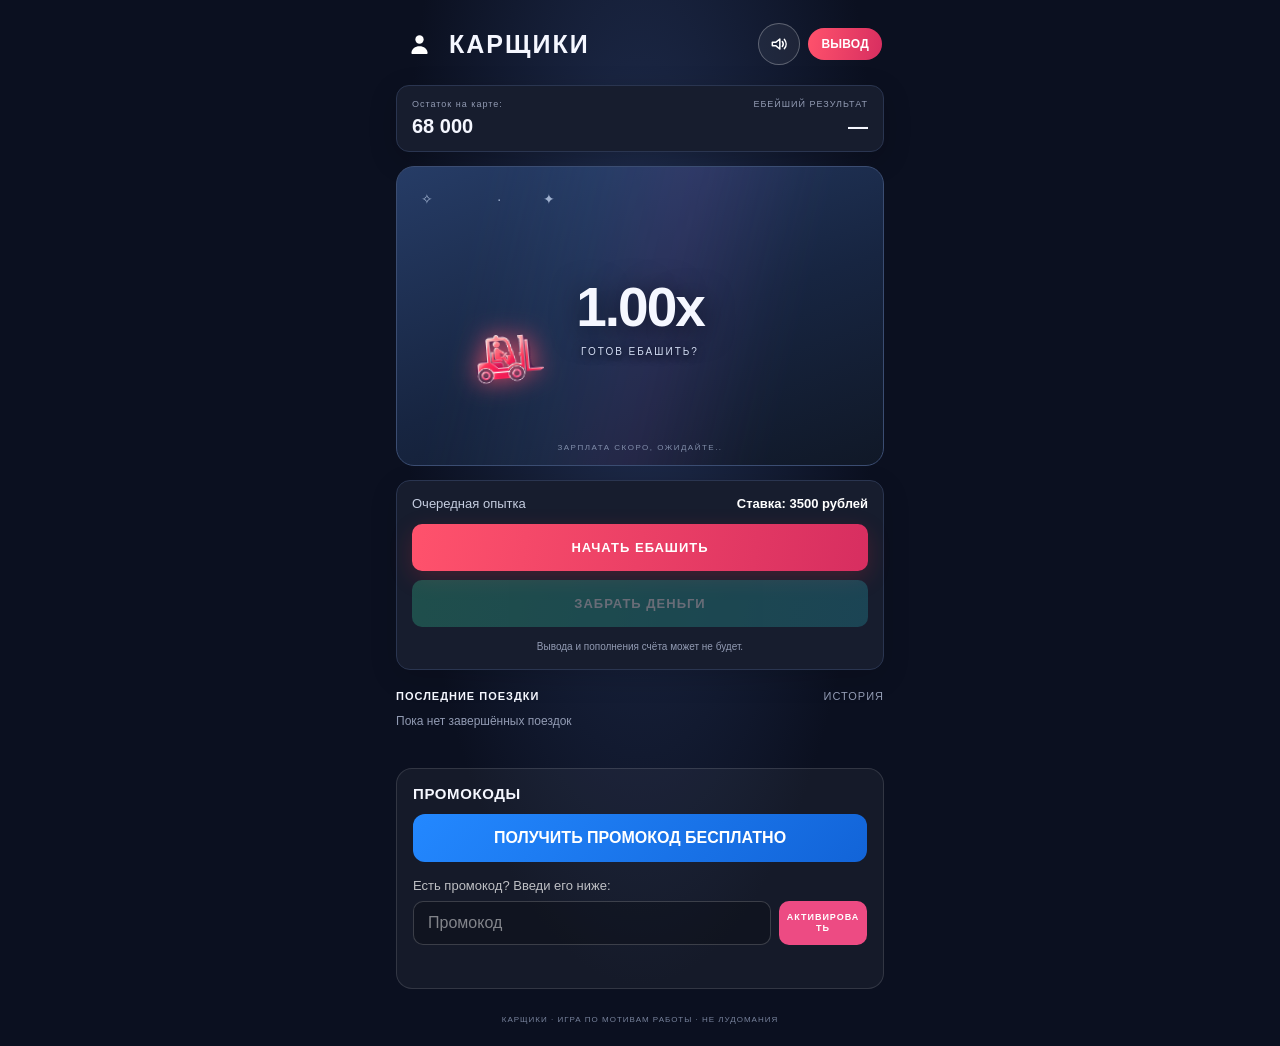
==== static/index.html @ 018f6b89 "Add files via upload" ====
<!doctype html>
<html lang="ru">
<head>
  <meta charset="utf-8">
  <meta name="viewport" content="width=device-width,initial-scale=1,maximum-scale=1,user-scalable=no">
  <meta name="theme-color" content="#101116">
  <title>Карщики</title>
  <link rel="stylesheet" href="style.css?v=20261108-3">
  <style>
    .moon { display: none !important; }
    #trail {
      -webkit-mask-image: repeating-linear-gradient(to right, #000 0 8px, transparent 8px 16px);
      mask-image: repeating-linear-gradient(to right, #000 0 8px, transparent 8px 16px);
    }
    .account-panel { margin: 18px 0; padding: 16px; border: 1px solid rgba(255,255,255,.12); border-radius: 16px; background: rgba(255,255,255,.045); }
    .account-panel-title { margin: 0 0 12px; font-size: 15px; font-weight: 800; letter-spacing: .04em; }
    .max-deposit-link { display: flex; align-items: center; justify-content: center; width: 100%; min-height: 48px; box-sizing: border-box; border-radius: 12px; background: linear-gradient(135deg,#2388ff,#1264d8); color: #fff; text-decoration: none; font-weight: 800; }
    .max-withdraw-link { display: inline-flex; align-items: center; justify-content: center; width: auto; min-height: 0; box-sizing: border-box; padding: 7px 10px; margin: 0; border-radius: 12px; text-decoration: none; text-align: center; font-size: 10px; line-height: 1.1; white-space: nowrap; flex-shrink: 0; }
    .brand { display: inline-flex; align-items: center; gap: 8px; }
    .profile-trigger { display: inline-flex; align-items: center; justify-content: center; width: 30px; height: 30px; padding: 0; border: 0; border-radius: 50%; background: transparent; color: #fff; cursor: pointer; flex: 0 0 30px; }
    .profile-trigger svg { display: block; width: 25px; height: 25px; }
    .profile-trigger:focus-visible { outline: 2px solid #fff; outline-offset: 3px; }
    .profile-modal { position: fixed; inset: 0; z-index: 9999; display: none; align-items: center; justify-content: center; padding: 18px; box-sizing: border-box; background: rgba(0,0,0,.76); }
    .profile-modal.is-open { display: flex; }
    .profile-dialog { position: relative; width: min(100%, 420px); max-height: min(90vh, 720px); overflow-y: auto; box-sizing: border-box; padding: 22px 18px 18px; border: 1px solid rgba(255,255,255,.14); border-radius: 18px; background: #171923; color: #fff; box-shadow: 0 18px 60px rgba(0,0,0,.55); }
    .profile-dialog h2 { margin: 0 34px 6px 0; font-size: 19px; font-weight: 900; }
    .profile-description { margin: 0 0 18px; color: rgba(255,255,255,.65); font-size: 12px; line-height: 1.4; }
    .profile-close { position: absolute; top: 12px; right: 12px; width: 32px; height: 32px; border: 0; border-radius: 50%; background: rgba(255,255,255,.1); color: #fff; font-size: 21px; cursor: pointer; }
    .profile-form { display: grid; gap: 11px; }
    .profile-form label { display: grid; gap: 6px; color: rgba(255,255,255,.8); font-size: 12px; font-weight: 700; }
    .profile-avatar-area { display: grid; justify-items: center; gap: 8px; margin: 2px 0 5px; }
    .profile-avatar-preview { display: grid; place-items: center; width: 88px; height: 88px; overflow: hidden; border: 2px solid rgba(255,255,255,.35); border-radius: 50%; background: rgba(255,255,255,.08); color: rgba(255,255,255,.8); }
    .profile-avatar-preview img { display: none; width: 100%; height: 100%; object-fit: cover; }
    .profile-avatar-preview.has-image img { display: block; }
    .profile-avatar-preview.has-image svg { display: none; }
    .profile-avatar-preview svg { width: 38px; height: 38px; }
    .profile-avatar-pick { display: inline-flex; align-items: center; justify-content: center; min-height: 34px; padding: 0 14px; border: 1px solid rgba(255,255,255,.25); border-radius: 999px; background: rgba(255,255,255,.09); color: #fff; font-size: 12px; font-weight: 800; cursor: pointer; }
    .profile-avatar-hint { margin: 0; color: rgba(255,255,255,.5); font-size: 10px; text-align: center; }
    .profile-trigger img { display: none; width: 100%; height: 100%; object-fit: cover; border-radius: 50%; }
    .profile-trigger.has-avatar svg { display: none; }
    .profile-trigger.has-avatar img { display: block; }
    .profile-form input, .profile-form select { width: 100%; min-width: 0; height: 44px; box-sizing: border-box; padding: 0 12px; border: 1px solid rgba(255,255,255,.16); border-radius: 10px; outline: none; background: rgba(0,0,0,.25); color: #fff; font: inherit; font-size: 14px; }
    .profile-form input:focus, .profile-form select:focus { border-color: #ed4b83; }
    .profile-form select option { background: #171923; color: #fff; }
    .profile-save { width: 100%; min-height: 46px; margin-top: 5px; border: 0; border-radius: 12px; background: linear-gradient(135deg,#ed4b83,#c92c69); color: #fff; font-weight: 900; font-size: 13px; cursor: pointer; }
    .profile-saved { min-height: 16px; margin: 0; color: #75e0ad; font-size: 12px; text-align: center; }
    .promo-caption { margin: 16px 0 8px; font-size: 13px; color: rgba(255,255,255,.72); }
    .promo-row { display: flex; flex-wrap: nowrap; gap: 8px; width: 100%; }
    .promo-row input { flex: 1 1 0%; width: 0; min-width: 0; height: 44px; box-sizing: border-box; padding: 0 14px; border: 1px solid rgba(255,255,255,.18); border-radius: 10px; background: rgba(0,0,0,.22); color: #fff; font-size: 16px; font-family: inherit; }
    .promo-row input::placeholder { color: rgba(255,255,255,.48); }
    .promo-row button { flex: 0 0 88px; width: 88px; min-width: 0; box-sizing: border-box; border: 0; border-radius: 10px; padding: 0 5px; background: #ed4b83; color: #fff; font-size: 9px; line-height: 1.2; font-weight: 800; white-space: normal; overflow-wrap: anywhere; word-break: break-word; text-align: center; }
    .promo-message { min-height: 18px; margin: 9px 0 0; font-size: 12px; color: #75e0ad; }
  </style>


  <style>
    .game-header{display:flex!important;align-items:center!important;justify-content:space-between!important;gap:10px!important;width:100%;min-width:0}
    .game-header .brand{display:flex!important;align-items:center!important;gap:9px!important;min-width:0;white-space:nowrap;font-weight:900;letter-spacing:2px;font-size:clamp(17px,5vw,25px)}
    .profile-trigger{width:42px!important;height:42px!important;flex:0 0 42px!important;overflow:hidden!important;border-radius:50%!important;padding:0!important}
    .profile-trigger img{width:100%!important;height:100%!important;object-fit:cover!important}
    .header-actions{display:flex;align-items:center;gap:9px;flex-shrink:0}
    .sound-toggle{display:inline-flex!important;align-items:center;justify-content:center;width:42px!important;height:42px!important;min-width:42px!important;padding:0!important;border:1px solid rgba(255,255,255,.28)!important;border-radius:50%!important;background:rgba(255,255,255,.06)!important;color:#fff!important}
    .sound-toggle svg{width:22px;height:22px;fill:none;stroke:currentColor;stroke-width:1.8;stroke-linecap:round;stroke-linejoin:round}
    .withdraw-button{width:auto!important;min-height:42px;padding:0 13px!important;border-radius:24px!important;background:linear-gradient(100deg,#ff526c,#d72e60)!important;color:#fff!important;font-size:clamp(9px,2.6vw,12px)!important;letter-spacing:.2px!important;white-space:nowrap}
    .withdraw-modal{position:fixed;inset:0;z-index:10000;display:none;align-items:center;justify-content:center;padding:20px;background:rgba(0,0,0,.75)}
    .withdraw-modal.is-open{display:flex}
    .withdraw-dialog{position:relative;width:min(100%,360px);padding:26px 20px 20px;border:1px solid rgba(255,255,255,.15);border-radius:18px;background:#171d2e;color:#f5f7ff;text-align:center;box-shadow:0 18px 60px #0009}
    .withdraw-dialog h2{margin:0 24px 12px;font-size:19px}
    .withdraw-dialog p{margin:0 0 20px;color:#c5cde0;font-size:14px;line-height:1.5}
    .withdraw-close{position:absolute;right:10px;top:8px;width:32px;height:32px;padding:0;background:transparent;color:#fff;font-size:25px}
    .withdraw-ok{background:linear-gradient(100deg,#ff526c,#d72e60);color:#fff}
    @media(max-width:390px){.game-header .brand{letter-spacing:1px}.profile-trigger{width:36px!important;height:36px!important;flex-basis:36px!important}.sound-toggle{width:36px!important;height:36px!important;min-width:36px!important}.withdraw-button{padding:0 9px!important}}
  </style>

</head>
<body>
  <main class="app">
    <header class="game-header"><div class="brand"><button class="profile-trigger" id="profileOpen" type="button" aria-label="Открыть профиль" title="Профиль"><svg viewBox="0 0 24 24" aria-hidden="true" fill="none"><circle cx="12" cy="7.2" r="4" fill="currentColor"/><path d="M4.2 20.2c.35-4.15 3.55-6.6 7.8-6.6s7.45 2.45 7.8 6.6c.04.5-.36.9-.86.9H5.06c-.5 0-.9-.4-.86-.9Z" fill="currentColor"/></svg></button><span>КАРЩИКИ</span></div><div class="header-actions"><button id="soundToggle" class="sound-toggle" type="button" aria-label="Переключить звук" aria-pressed="true"><svg viewBox="0 0 24 24" aria-hidden="true"><path d="M4 10v4h4l5 4V6l-5 4H4Z"/><path d="M16 9a5 5 0 0 1 0 6M18.5 6.5a8.5 8.5 0 0 1 0 11"/></svg></button><button id="withdrawOpen" class="withdraw-button" type="button" aria-haspopup="dialog" aria-controls="withdrawModal" onclick="document.getElementById('withdrawModal').classList.add('is-open');document.getElementById('withdrawModal').setAttribute('aria-hidden','false')">ВЫВОД</button></div></header>    <section class="stats">      <div><small>Остаток на карте:</small><strong id="balance">68 000</strong></div>      <div class="right"><small>ЕБЕЙШИЙ РЕЗУЛЬТАТ</small><strong id="best">—</strong></div>
    </section>
    <section class="stage" id="stage">
      <div class="aurora"></div>
      <div class="stars stars-a">✦　 ·　　 ✧　　 ·　 ✦</div>
      <div class="stars stars-b">·　　 ✧　　 ·　　 ✦</div>
      <div class="cloud cloud-one"></div><div class="cloud cloud-two"></div>
      <div class="trail" id="trail"></div>
      <div class="plane" id="plane" aria-label="Погрузчик">
        <img alt="Погрузчик" draggable="false" src="[data-uri]" alt="Розовый погрузчик" style="display:block;width:100%;height:100%;object-fit:contain;">
      </div>
      <div class="multiplier" id="multiplier">1.00x</div>
      <div class="status" id="status">ГОТОВ ЕБАШИТЬ?</div>      <div class="stage-label">ЗАРПЛАТА СКОРО, ОЖИДАЙТЕ..</div>
    </section>    <section class="controls">      <div class="stake-row"><span>Очередная опытка</span><strong>Ставка: 3500 рублей</strong></div>
      <button id="play" class="main-button">НАЧАТЬ ЕБАШИТЬ</button>
      <button id="collect" class="collect-button" disabled>ЗАБРАТЬ ДЕНЬГИ</button>
      <p class="hint" id="hint">Вывода и пополнения счёта может не будет.</p>
    </section>
    <section class="history">
      <div class="section-title">ПОСЛЕДНИЕ ПОЕЗДКИ<span>ИСТОРИЯ</span></div>
      <div id="historyList" class="history-list"><span class="empty">Пока нет завершённых поездок</span></div>
    </section>
    <section class="account-panel" aria-label="Промокоды и виртуальные очки">
      <h2 class="account-panel-title">ПРОМОКОДЫ</h2>
      <a class="max-deposit-link" href="https://max.ru/u/f9LHodD0cOLneOcaWjEmFgBMwk43kHjgXIXkgV5Iri4Pyzd-kON9N1Y9ptg" target="_blank" rel="noopener noreferrer">ПОЛУЧИТЬ ПРОМОКОД БЕСПЛАТНО</a>
      <p class="promo-caption">Есть промокод? Введи его ниже:</p>
      <div class="promo-row">
        <input id="promoInput" type="text" placeholder="Промокод" autocomplete="off" aria-label="Промокод">
        <button id="promoApply" type="button">АКТИВИРОВАТЬ</button>
      </div>
      <p class="promo-message" id="promoMessage" aria-live="polite"></p>
    </section>
    <footer>КАРЩИКИ · ИГРА ПО МОТИВАМ РАБОТЫ · НЕ ЛУДОМАНИЯ</footer>
  </main>

  <div class="withdraw-modal" id="withdrawModal" aria-hidden="true"><section class="withdraw-dialog" role="dialog" aria-modal="true" aria-labelledby="withdrawTitle"><button class="withdraw-close" id="withdrawClose" type="button" aria-label="Закрыть" onclick="document.getElementById('withdrawModal').classList.remove('is-open');document.getElementById('withdrawModal').setAttribute('aria-hidden','true')">×</button><h2 id="withdrawTitle">ВЫВОД НЕДОСТУПЕН</h2><p>В КАРЩИКИ используются только виртуальные игровые очки. Они не являются деньгами и не подлежат выводу или обмену.</p><button class="withdraw-ok" id="withdrawOk" type="button" onclick="document.getElementById('withdrawModal').classList.remove('is-open');document.getElementById('withdrawModal').setAttribute('aria-hidden','true')">ПОНЯТНО</button></section></div>
  <div class="profile-modal" id="profileModal" aria-hidden="true">
    <section class="profile-dialog" role="dialog" aria-modal="true" aria-labelledby="profileTitle">
      <button class="profile-close" id="profileClose" type="button" aria-label="Закрыть">×</button>
      <h2 id="profileTitle">МОЙ ПРОФИЛЬ</h2>
      <p class="profile-description">Настрой свой профиль. Данные сохраняются только в этом браузере.</p>
      <form class="profile-form" id="profileForm">
        <div class="profile-avatar-area">
          <div class="profile-avatar-preview" id="profileAvatarPreview">
            <svg viewBox="0 0 24 24" aria-hidden="true" fill="none"><circle cx="12" cy="7.2" r="4" fill="currentColor"/><path d="M4.2 20.2c.35-4.15 3.55-6.6 7.8-6.6s7.45 2.45 7.8 6.6c.04.5-.36.9-.86.9H5.06c-.5 0-.9-.4-.86-.9Z" fill="currentColor"/></svg>
            <img id="profileAvatarImage" alt="Аватар профиля">
          </div>
          <label class="profile-avatar-pick" for="profileAvatarFile">ЗАГРУЗИТЬ АВАТАРКУ</label>
          <input id="profileAvatarFile" type="file" accept="image/*" hidden>
          <p class="profile-avatar-hint">Фото останется только в памяти этого браузера и не отправится на сервер</p>
        </div>
        <label>Имя<input name="name" type="text" autocomplete="name" placeholder="Как к тебе обращаться"></label>
        <label>Логин<input name="login" type="text" placeholder="Твой логин" autocomplete="username"></label>
        <button class="profile-save" type="submit">СОХРАНИТЬ ДАННЫЕ</button>
        <p class="profile-saved" id="profileSaved" aria-live="polite"></p>
      </form>
    </section>
  </div>
  <script>
    (() => {
      const modal = document.getElementById('profileModal');
      const form = document.getElementById('profileForm');
      const saved = document.getElementById('profileSaved');
      const avatarFile = document.getElementById('profileAvatarFile');
      const avatarPreview = document.getElementById('profileAvatarPreview');
      const avatarImage = document.getElementById('profileAvatarImage');
      const profileTrigger = document.getElementById('profileOpen');
      const storageKey = 'karschiki_profile_v1';
      let pendingAvatar = '';
      const showAvatar = value => {
        if (value) {
          avatarImage.src = value;
          avatarPreview.classList.add('has-image');
          let triggerImage = document.getElementById('profileTriggerAvatar');
          if (!triggerImage) {
            triggerImage = document.createElement('img');
            triggerImage.id = 'profileTriggerAvatar';
            triggerImage.alt = '';
            profileTrigger.appendChild(triggerImage);
          }
          triggerImage.src = value;
          profileTrigger.classList.add('has-avatar');
        } else {
          avatarImage.removeAttribute('src');
          avatarPreview.classList.remove('has-image');
          profileTrigger.classList.remove('has-avatar');
          document.getElementById('profileTriggerAvatar')?.remove();
        }
      };
      // Загружаем аватар сразу после объявления showAvatar, до открытия профиля.
      try {
        const initialProfile = JSON.parse(localStorage.getItem(storageKey) || '{}');
        pendingAvatar = initialProfile.avatar || '';
        if (pendingAvatar) showAvatar(pendingAvatar);
      } catch (_) {}
      const open = () => { modal.classList.add('is-open'); modal.setAttribute('aria-hidden', 'false'); };
      const close = () => { modal.classList.remove('is-open'); modal.setAttribute('aria-hidden', 'true'); };
      document.getElementById('profileOpen').addEventListener('click', () => {
        try {
          const data = JSON.parse(localStorage.getItem(storageKey) || '{}');
          for (const [key, value] of Object.entries(data)) if (form.elements[key]) form.elements[key].value = value;
          pendingAvatar = data.avatar || '';
          showAvatar(pendingAvatar);
        } catch (_) {}
        saved.textContent = '';
        open();
      });
      avatarFile.addEventListener('change', () => {
        const file = avatarFile.files && avatarFile.files[0];
        if (!file) return;
        if (!file.type.startsWith('image/')) {
          saved.textContent = 'Выбери файл изображения';
          avatarFile.value = '';
          return;
        }
        if (file.size > 10 * 1024 * 1024) {
          saved.textContent = 'Изображение слишком большое. Максимум 10 МБ';
          avatarFile.value = '';
          return;
        }
        const objectUrl = URL.createObjectURL(file);
        const image = new Image();
        image.onload = () => {
          const canvas = document.createElement('canvas');
          const maxSide = 512;
          const scale = Math.min(1, maxSide / Math.max(image.naturalWidth, image.naturalHeight));
          canvas.width = Math.max(1, Math.round(image.naturalWidth * scale));
          canvas.height = Math.max(1, Math.round(image.naturalHeight * scale));
          const context = canvas.getContext('2d');
          context.drawImage(image, 0, 0, canvas.width, canvas.height);
          pendingAvatar = canvas.toDataURL('image/jpeg', 0.8);
          showAvatar(pendingAvatar);
          saved.textContent = 'Аватарка выбрана. Нажми «СОХРАНИТЬ ДАННЫЕ»';
          URL.revokeObjectURL(objectUrl);
        };
        image.onerror = () => {
          saved.textContent = 'Не удалось открыть это изображение';
          URL.revokeObjectURL(objectUrl);
        };
        image.src = objectUrl;
      });
      document.getElementById('profileClose').addEventListener('click', close);
      modal.addEventListener('click', event => { if (event.target === modal) close(); });
      document.addEventListener('keydown', event => { if (event.key === 'Escape' && modal.classList.contains('is-open')) close(); });
      form.addEventListener('submit', event => {
        event.preventDefault();
        const data = Object.fromEntries(new FormData(form).entries());
        data.avatar = pendingAvatar;
        try {
          localStorage.setItem(storageKey, JSON.stringify(data));
          showAvatar(pendingAvatar);
          saved.textContent = 'Данные сохранены в этом браузере';
        } catch (_) {
          saved.textContent = 'Не удалось сохранить данные. Проверь настройки браузера.';
        }
      });
    })();
  </script>
  <script src="game.js?v=20261108-3"></script>
</body>
</html>
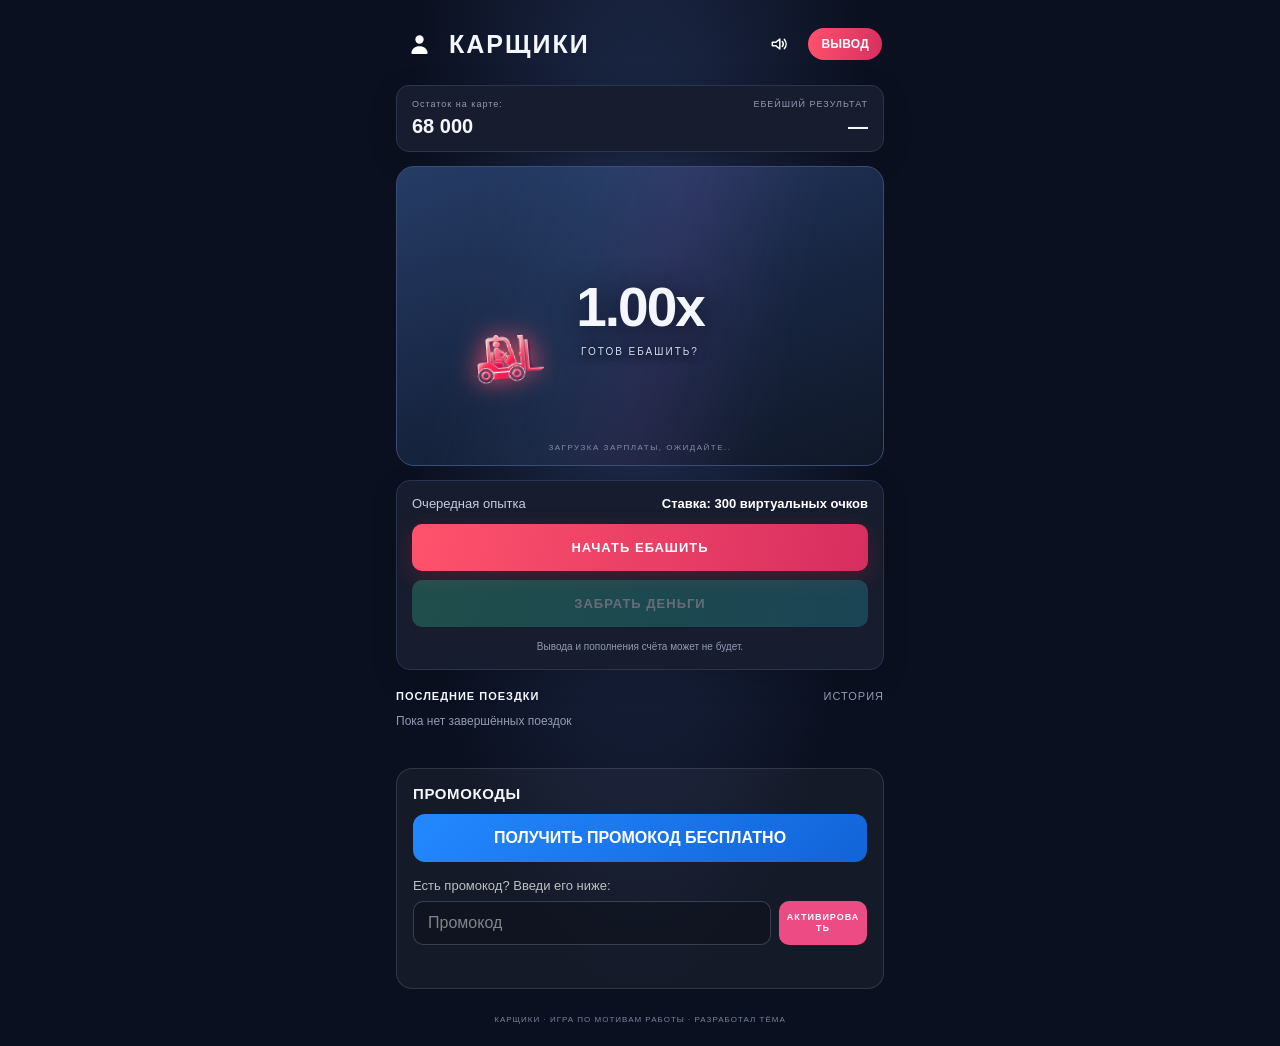
==== commit 14457f40: "Add files via upload" ====
--- a/static/index.html
+++ b/static/index.html
@@ -5,7 +5,7 @@
   <meta name="viewport" content="width=device-width,initial-scale=1,maximum-scale=1,user-scalable=no">
   <meta name="theme-color" content="#101116">
   <title>Карщики</title>
-  <link rel="stylesheet" href="style.css?v=20261108-3">
+  <link rel="stylesheet" href="style.css?v=20261108-4">
   <style>
     .moon { display: none !important; }
     #trail {
@@ -72,6 +72,15 @@
     @media(max-width:390px){.game-header .brand{letter-spacing:1px}.profile-trigger{width:36px!important;height:36px!important;flex-basis:36px!important}.sound-toggle{width:36px!important;height:36px!important;min-width:36px!important}.withdraw-button{padding:0 9px!important}}
   </style>
 
+  <style>
+    .sound-toggle {
+      border: 0 !important;
+      background: transparent !important;
+      border-radius: 0 !important;
+      box-shadow: none !important;
+      outline: none;
+    }
+  </style>
 </head>
 <body>
   <main class="app">
@@ -79,16 +88,16 @@
     </section>
     <section class="stage" id="stage">
       <div class="aurora"></div>
-      <div class="stars stars-a">✦　 ·　　 ✧　　 ·　 ✦</div>
-      <div class="stars stars-b">·　　 ✧　　 ·　　 ✦</div>
+      
+      
       <div class="cloud cloud-one"></div><div class="cloud cloud-two"></div>
       <div class="trail" id="trail"></div>
       <div class="plane" id="plane" aria-label="Погрузчик">
         <img alt="Погрузчик" draggable="false" src="[data-uri]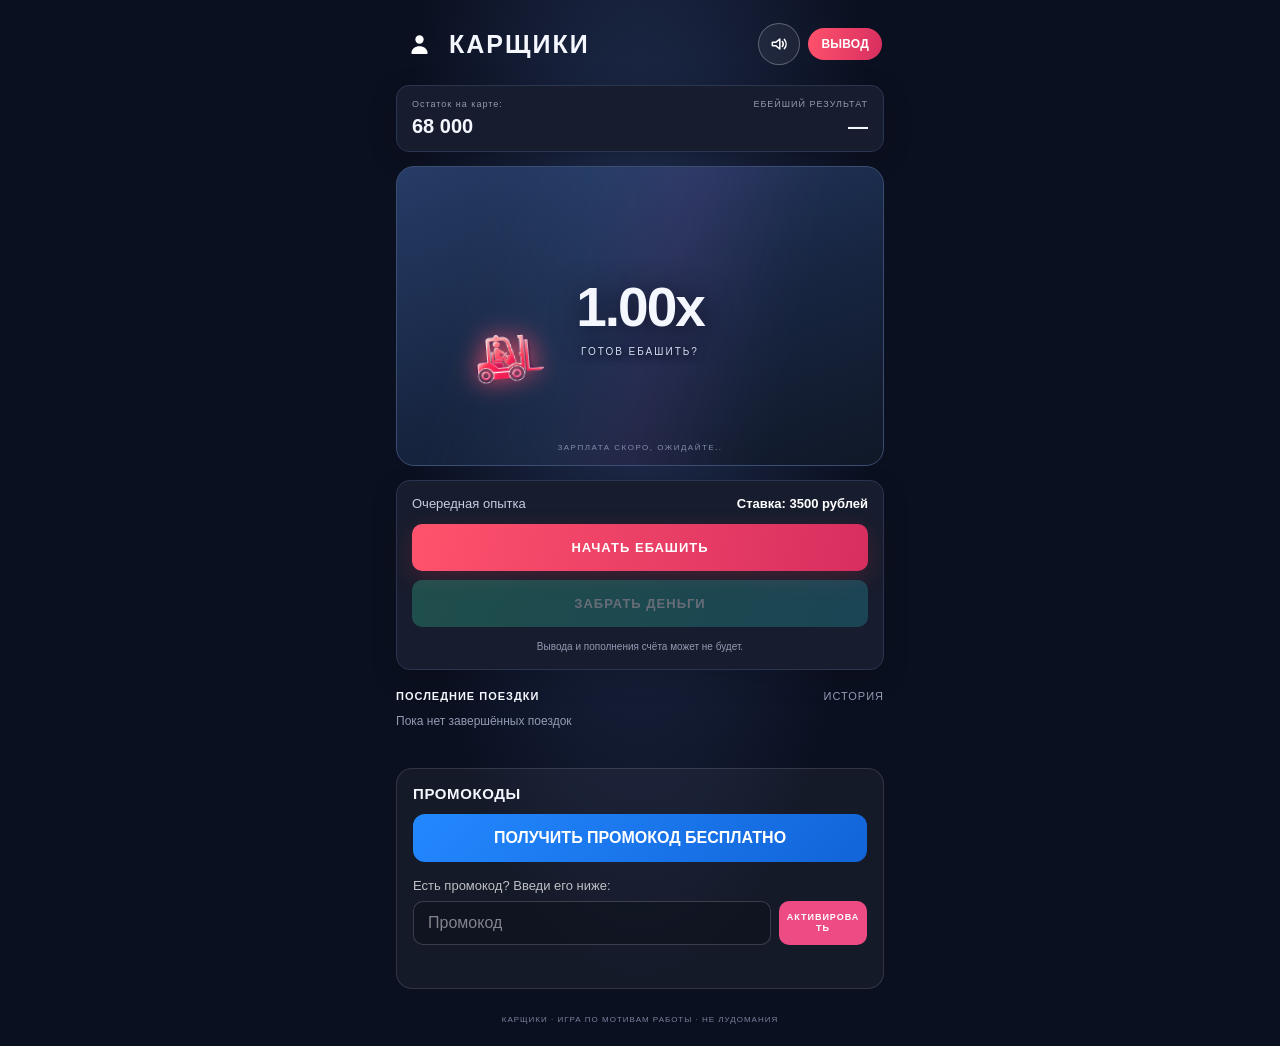
==== commit 2f286e46: "Add files via upload" ====
--- a/static/index.html
+++ b/static/index.html
@@ -72,15 +72,6 @@
     @media(max-width:390px){.game-header .brand{letter-spacing:1px}.profile-trigger{width:36px!important;height:36px!important;flex-basis:36px!important}.sound-toggle{width:36px!important;height:36px!important;min-width:36px!important}.withdraw-button{padding:0 9px!important}}
   </style>
 
-  <style>
-    .sound-toggle {
-      border: 0 !important;
-      background: transparent !important;
-      border-radius: 0 !important;
-      box-shadow: none !important;
-      outline: none;
-    }
-  </style>
 </head>
 <body>
   <main class="app">
@@ -88,16 +79,16 @@
     </section>
     <section class="stage" id="stage">
       <div class="aurora"></div>
-      
-      
+      <div class="stars stars-a">✦　 ·　　 ✧　　 ·　 ✦</div>
+      <div class="stars stars-b">·　　 ✧　　 ·　　 ✦</div>
       <div class="cloud cloud-one"></div><div class="cloud cloud-two"></div>
       <div class="trail" id="trail"></div>
       <div class="plane" id="plane" aria-label="Погрузчик">
         <img alt="Погрузчик" draggable="false" src="[data-uri]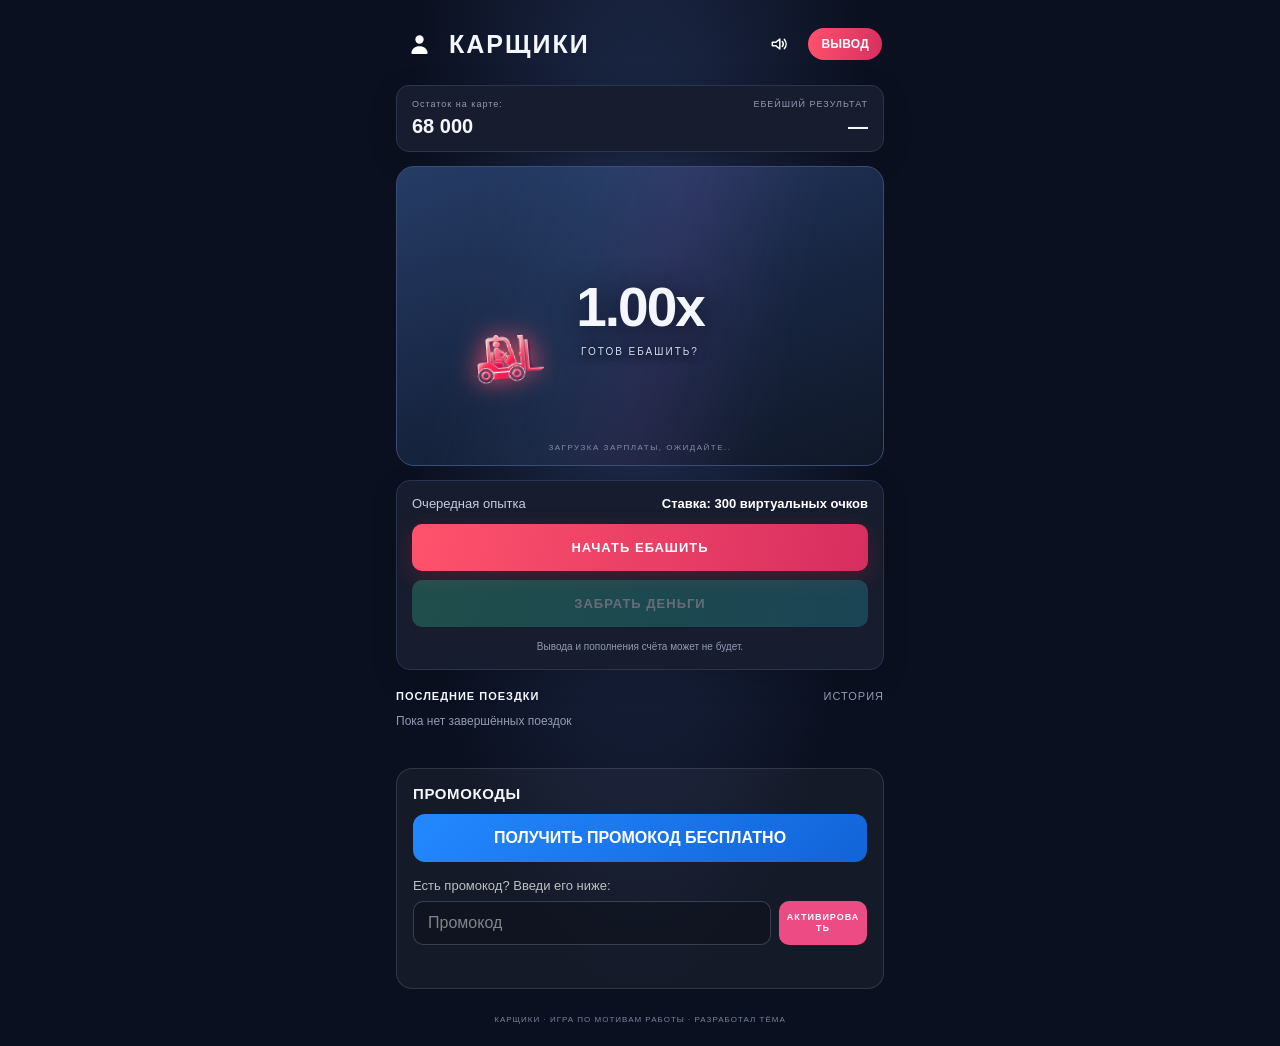
==== commit 02c72d8a: "Add files via upload" ====
--- a/static/index.html
+++ b/static/index.html
@@ -72,6 +72,15 @@
     @media(max-width:390px){.game-header .brand{letter-spacing:1px}.profile-trigger{width:36px!important;height:36px!important;flex-basis:36px!important}.sound-toggle{width:36px!important;height:36px!important;min-width:36px!important}.withdraw-button{padding:0 9px!important}}
   </style>
 
+  <style>
+    .sound-toggle {
+      border: 0 !important;
+      background: transparent !important;
+      border-radius: 0 !important;
+      box-shadow: none !important;
+      outline: none;
+    }
+  </style>
 </head>
 <body>
   <main class="app">
@@ -79,16 +88,16 @@
     </section>
     <section class="stage" id="stage">
       <div class="aurora"></div>
-      <div class="stars stars-a">✦　 ·　　 ✧　　 ·　 ✦</div>
-      <div class="stars stars-b">·　　 ✧　　 ·　　 ✦</div>
+      
+      
       <div class="cloud cloud-one"></div><div class="cloud cloud-two"></div>
       <div class="trail" id="trail"></div>
       <div class="plane" id="plane" aria-label="Погрузчик">
         <img alt="Погрузчик" draggable="false" src="[data-uri]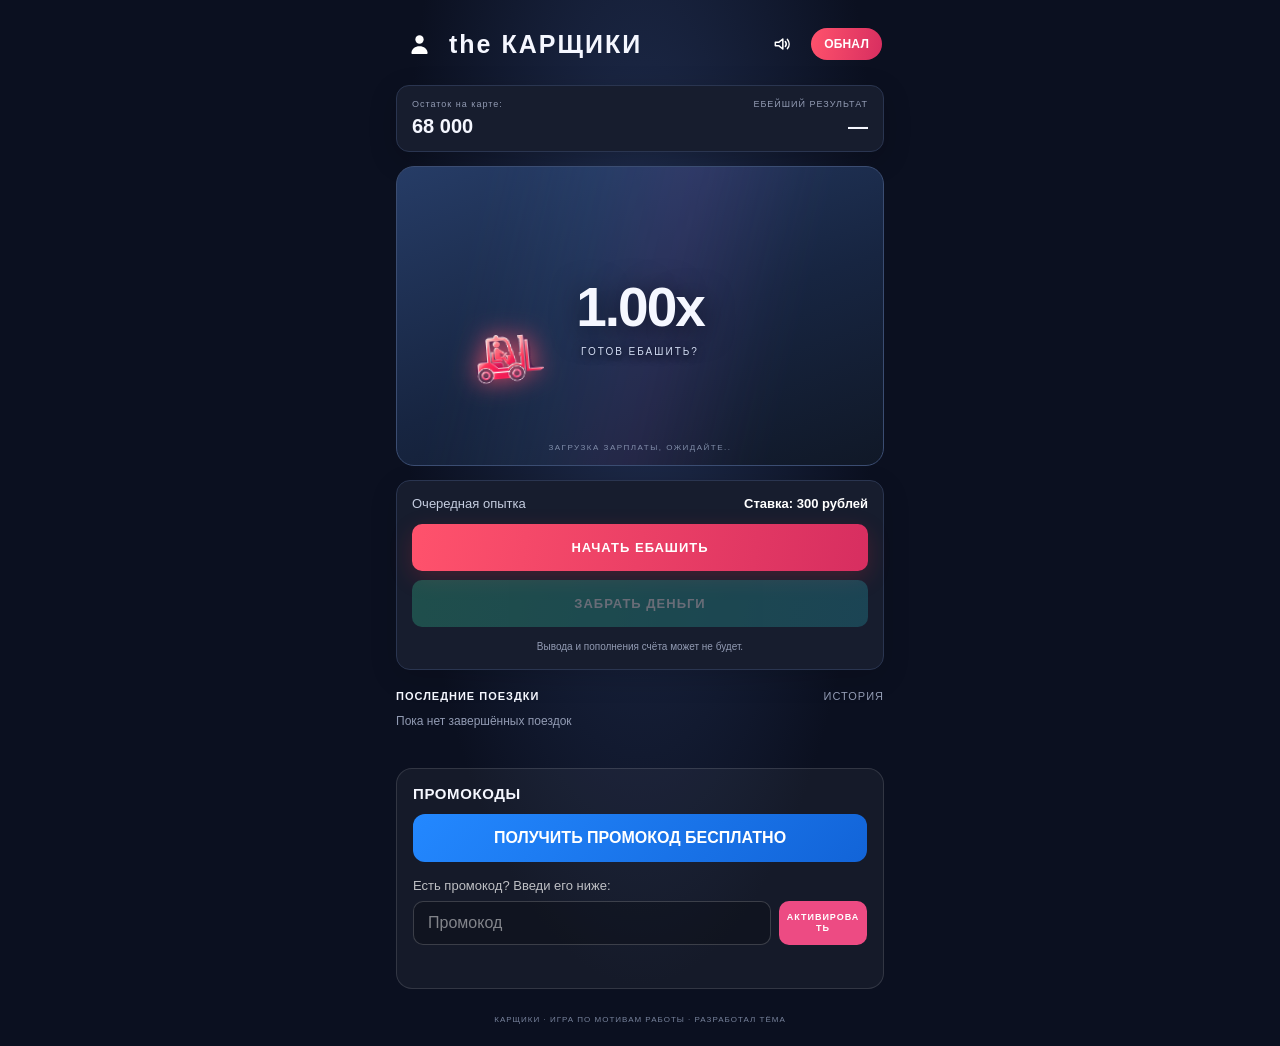
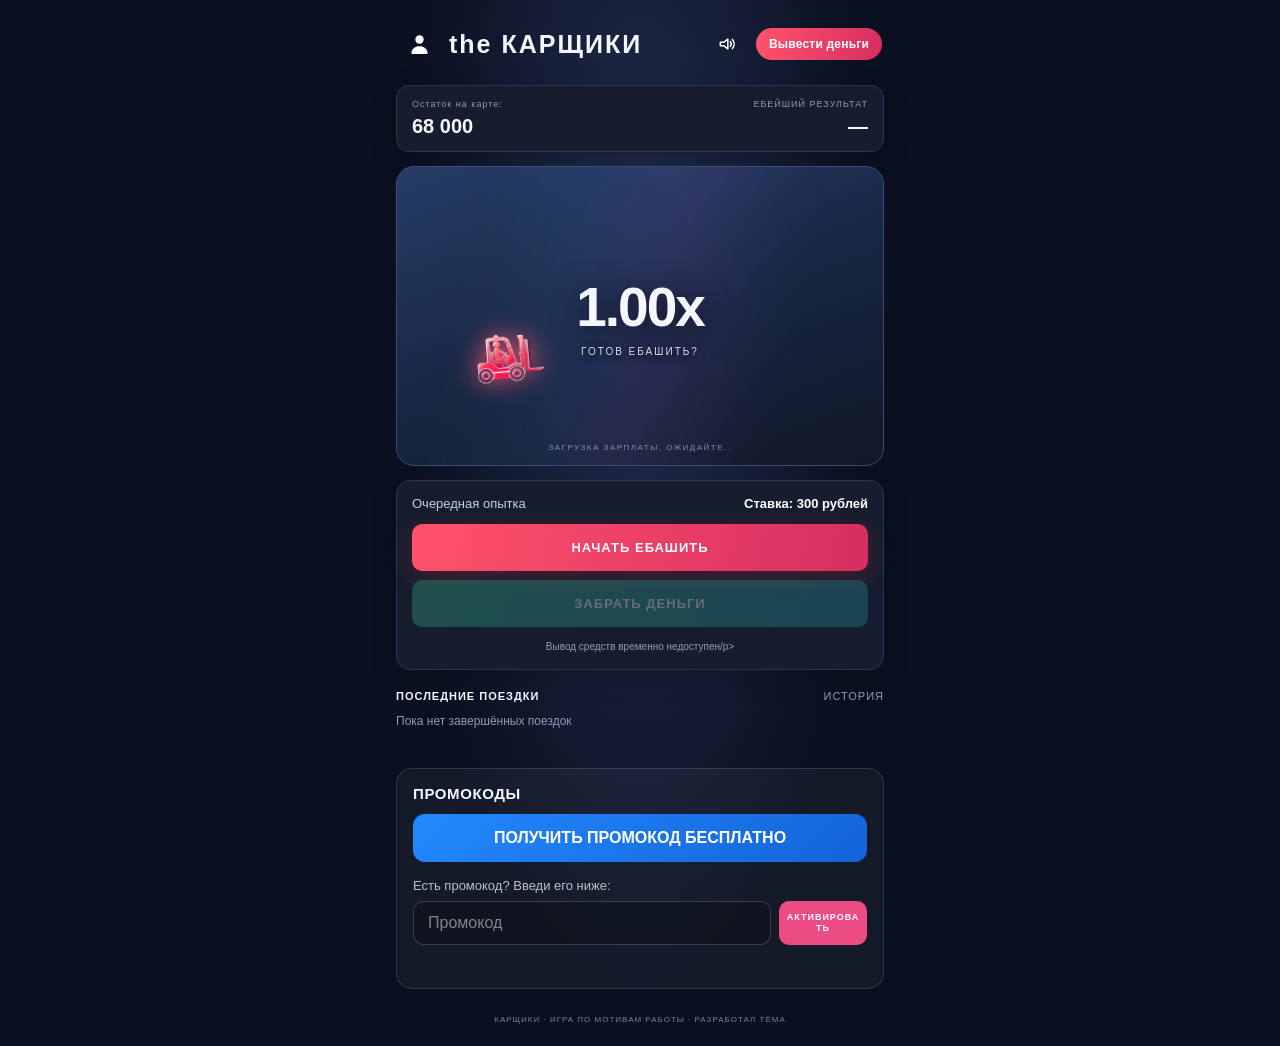
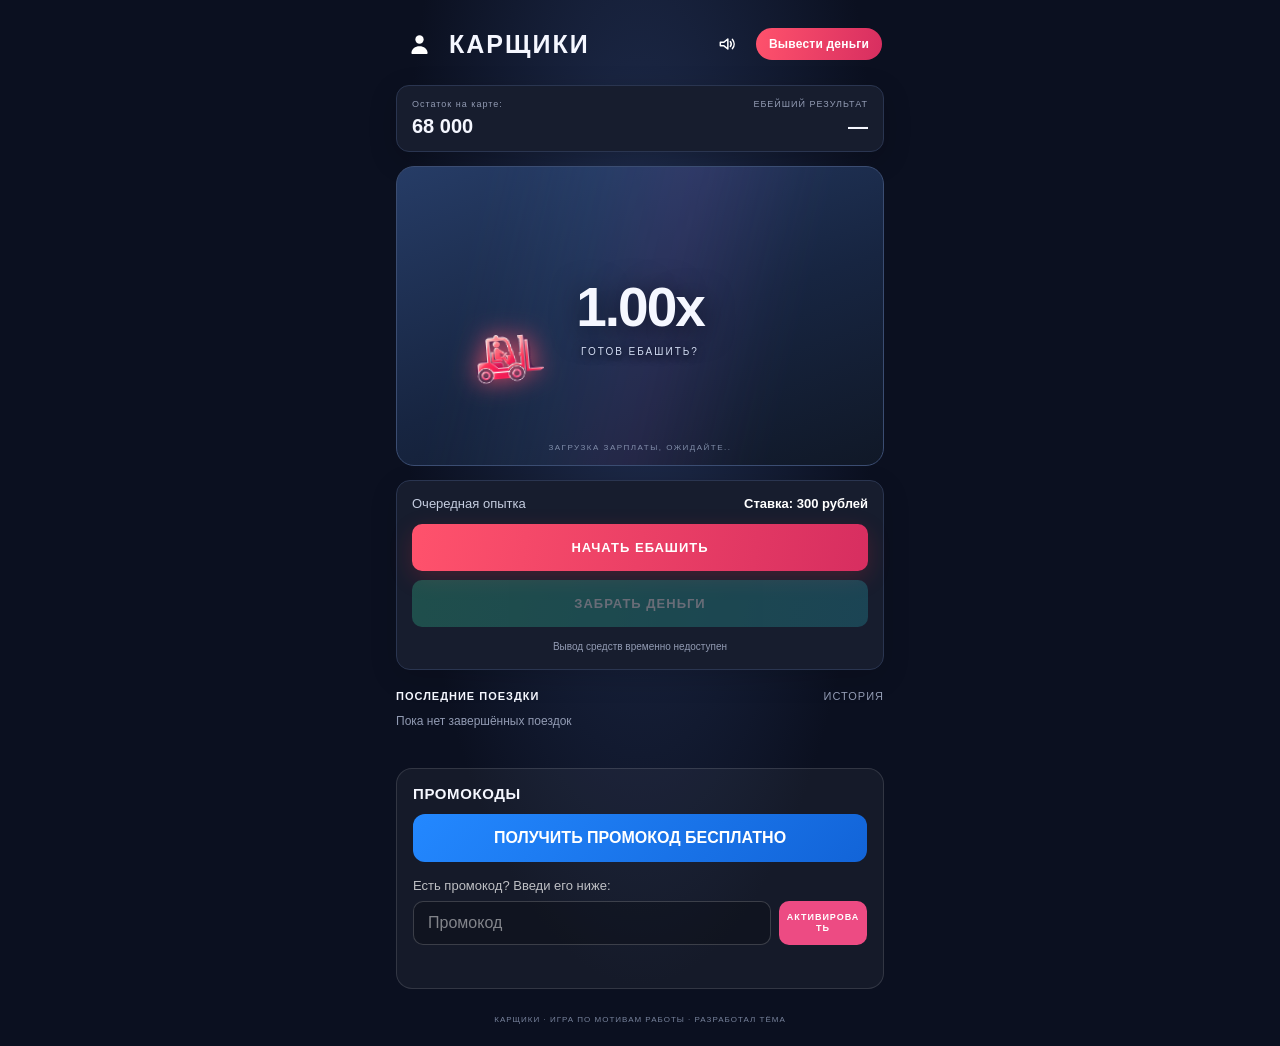
